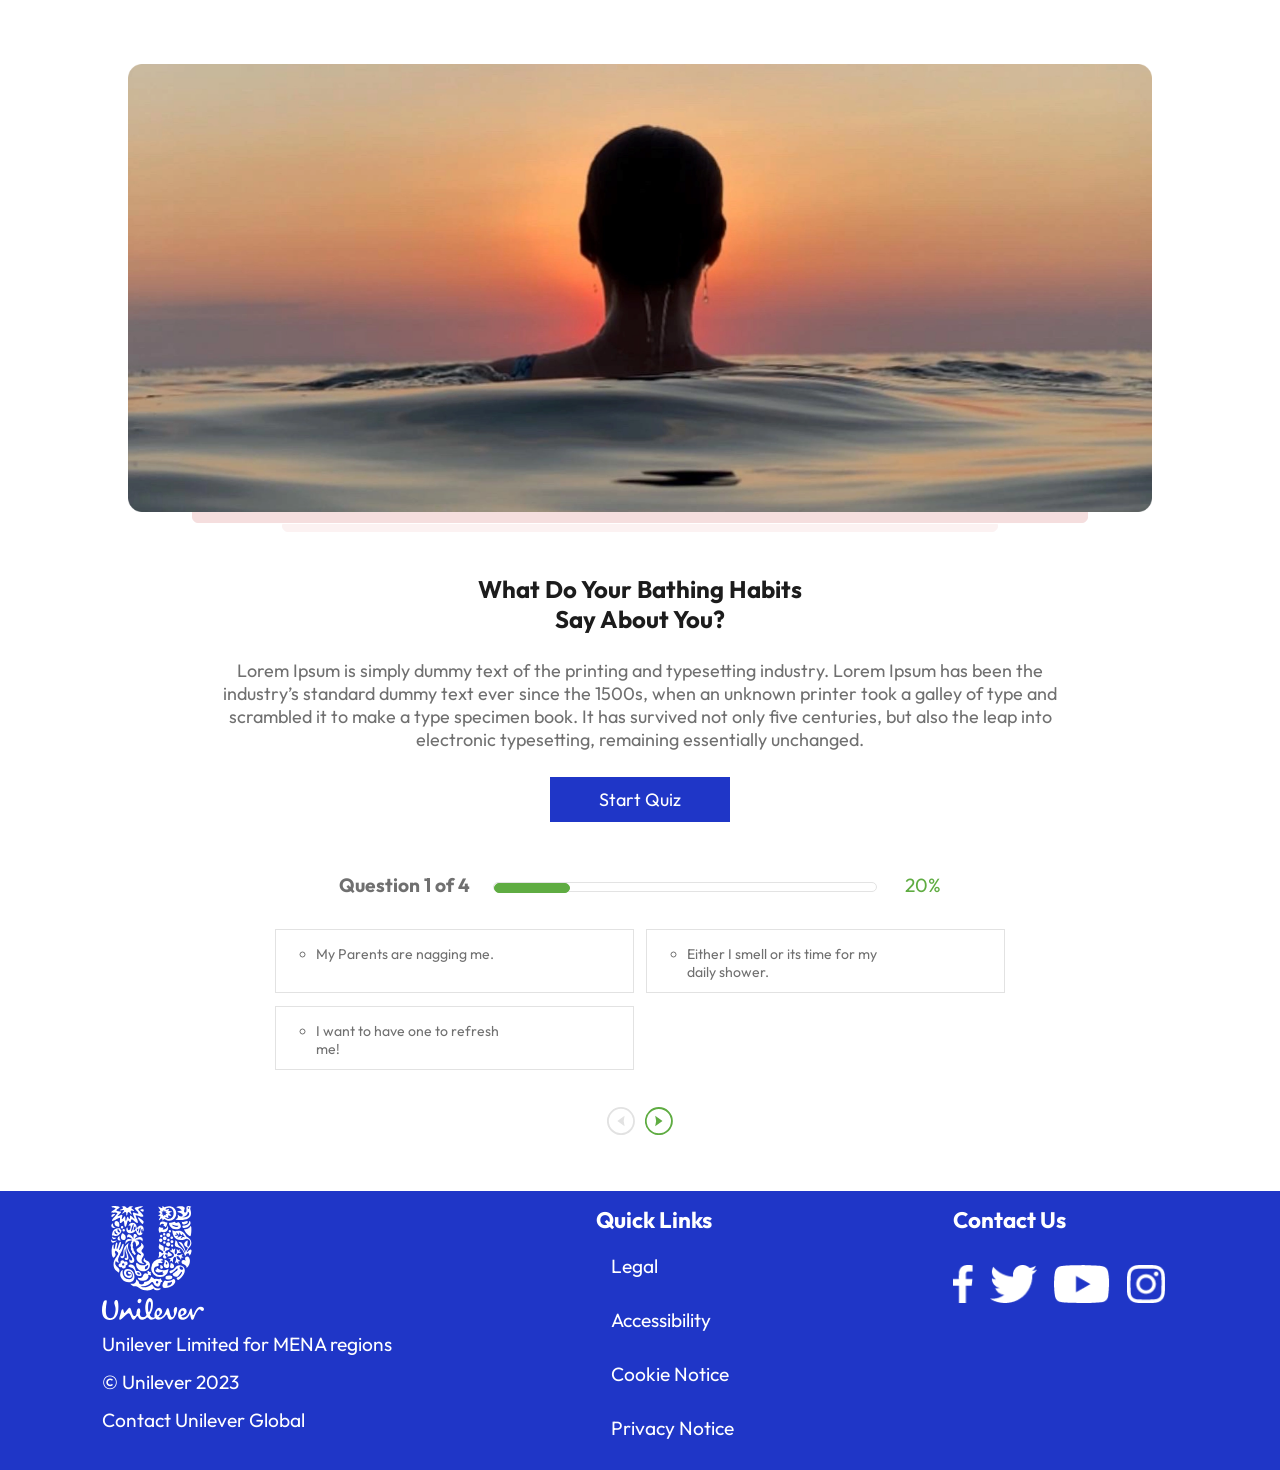
==== index.html @ 8fbb4ab8 "commit" ====
<!DOCTYPE html>
<html lang="en">
<head>
    <meta charset="UTF-8">
    <meta http-equiv="X-UA-Compatible" content="IE=edge">
    
    <meta name="viewport" content="width=device-width, initial-scale=1.0">
    <link rel="preconnect" href="https://fonts.googleapis.com">
    <link rel="preconnect" href="https://fonts.gstatic.com" crossorigin>
    <link href="https://fonts.googleapis.com/css2?family=Outfit&display=swap" rel="stylesheet">

    <link rel="stylesheet" href="style.css">
    <title>Document</title>
</head>
<body>
    <div class="section-home">
    <div class="banner-sec">
            <div  class="banner-sec-img">
                <img src="images/pexels-sunsetoned-10027178/pexels-sunsetoned-10027178.png" alt="">
                <div class="banner-sec-bg1">
                    <div class="banner-sec-bg2">
                    </div>
                </div>
            </div>      
    </div>
    <div class="bathing-habits">
    <h3>What Do Your Bathing Habits Say About You?</h3>
    <p>Lorem Ipsum is simply dummy text of the printing and typesetting industry. Lorem Ipsum has been the industry’s standard dummy text ever since the 1500s, when an unknown printer took a galley of type and scrambled it to make a type specimen book. It has survived not only five centuries, but also the leap into electronic typesetting, remaining essentially unchanged.</p>
    <div class="start-quiz"><button>Start Quiz</button></div>
</div>
</div>
<div class="when-you-wish banner-sec display">
    <div class="gradient-bg">
        <h1>When you wash, what is the reason?</h1>
    </div>
    <div class="banner-sec-bg1" style="margin-top: 0;">
    
    </div>
    <div class="banner-sec-bg2" style="margin-top: 0;width: 55%;">
    </div>
</div>
<div class="progress-bar-sec">
    <p><span class="progress-bar-text">Question 1 of 4 </span><span class="progress-bar"><span class="progress-colored"></span></span><span class="progress-bar-precentage"> 20%</span></p>
    <div class="choices-all">
        <div class="choices">
        <aside>
            <ul><li>My Parents are nagging me.</li></ul>
        </aside>
        <aside>
            <ul><li>Either I smell or its time for my daily shower.</li></ul>
        </aside>
        <aside>
            <ul><li>I want to have one to refresh me!</li></ul>
        </aside>
        <aside style="visibility: hidden;"></aside>
        
        </div>
    </div>
</div>
<div class="next-previous">
    <img src="images/Group 2608.svg" alt="" class="previous prev1">
    <img src="images/Group 2607.svg" alt="" class="next next1">
</div>

<footer>
    <div class="logo-sec">
        <img src="images/Group 1592.svg" alt="unilever-logo" class="footer-logo">
        <p>Unilever Limited for MENA regions <br>&copy; Unilever 2023 <br>Contact Unilever Global</p>
    </div>
    <div class="quick-links">
        <h3>Quick Links</h3>
        <ul>
            <li><a href="#">Legal</a></li>
            <li><a href="#">Accessibility</a></li>
            <li><a href="#">Cookie Notice</a></li>
            <li><a href="#">Privacy Notice</a></li>
        </ul>
    </div>
    <div class="contact-us">
        <h3>Contact Us</h3>
        <img src="images/Group 7/Group 7.png" alt="">
        <img src="images/Group 9/Group 9.png" alt="">
        <img src="images/Group 11/Group 11.png" alt="">
        <img src="images/Group 13/Group 13.png" alt="">
    </div>
</footer>
<script src="script.js"></script>
</body>
</html>
---- style.css ----
*{
    margin: 0;
    box-sizing: border-box;
    /* color: white; */
    text-decoration: none;
    font-family: 'Outfit', sans-serif;
}
li{
    width: 100%;
    list-style-type: none;
    padding: 5px;
    /* color:white; */
    padding-left: 0px ;

    /* text-align: center; */
    /* margin: auto; */
}
li a {
    color: white;
}
.banner-sec{
    width:100%;
    margin: auto;
    text-align: center;
    margin-top: 5vw;
}
.banner-sec-img{
    text-align: center;
    /* position: relative; */
}
.banner-sec-img img{
    width: 80%;
    height: 35vw;


}
.banner-sec-bg1{
    background-color: #F5DEDE;
    width: 70%;
    height: .9vw;
    border: 1px solid #F5DEDE;
    border-radius: 0px 0px 6px 6px;
   margin: auto;
   text-align: center;
   /* padding-top: -5px; */
   margin-top: -5px;

    z-index: 150;
    
}

.banner-sec-bg2{
    background-color: #FCF2F2;
    width: 80%;
    height: .7vw;
    border: 1px solid #FCF2F2;
    border-radius: 0px 0px 6px 6px;
   margin: auto;
   text-align: center;
   margin-top: .9vw;

    
}

/* bathing-habits */
.bathing-habits{
    width: 90%;   
    margin: auto;
    
}
.bathing-habits h3{
    width: 70%;   
    margin: auto;
    margin-top: 4vw;
    text-align: center;
    font-size: 20px;
color: #1C1C1C;
opacity: 1;
}
.bathing-habits p{
    font-size: 16px;
    /* text-align: center; */
    width:95%;   
    margin: auto;
    text-align: center;
    color: #707070;
    margin-top: 2vw;

}
.start-quiz{
    width: 100%;
    margin: auto;
    font-size: 16px;
    text-align: center;
    margin-top: 2vw;
    margin-bottom: 4vw;
}
.start-quiz button{
    background-color: #1F36C7;
    color: white;
    border: 1px solid #1F36C7;
    font-size: 16px;
    padding: 10px;
    width: 30%;
}
.start-quiz button:hover{
    cursor: pointer;
    background-color: white;
    color: #1F36C7;
    transition: .3s;
}
/* page2 */
.when-you-wish{
    width: 100%;
    margin: auto;
    text-align: center;
}
.gradient-bg{
    margin: auto;
    height: 35vw;
    background-image: linear-gradient(to right, #1772AC,#46B8FF);
    width: 80%;
    border-radius: 8px;
}
.when-you-wish h1{
    margin: 0;
    color: white;
    font-size: 2.5vw;
    padding-top: 17.5vw;
    padding-bottom: 17.5vw;
    vertical-align: baseline;

}

/* progress bar */
.progress-bar-sec{
    width: 100%;
    padding: 0;
}
.progress-bar-sec p{
    font-size: 1.5vw;
    width: 50%;
    margin: auto;
    margin-top: 2vw;
    margin-bottom: 2vw;
    text-align: center;
}
.progress-bar-text{
    width: 30%;
    color: #707070;
    /* font-size: 1.5vw; */
    font-weight: bold;
    padding-right: 1.5vw;

}
.progress-bar{
    width: 60%;
    display: inline-block;
    height: .8vw;
    border: 1px solid #E3E3E3;
    border-radius: 6px;
    position: relative;
}
.progress-colored{
    position: absolute;
    left: 0;
    height: .8vw;
    display: inline-block;
    background-color: #5FAC42;
    width: 20%;
    border: 1px solid #5FAC42;
    border-radius:6px ;
}
.progress-bar-precentage{
    display: inline-block;
    width: 10%;
    color: #5FAC42;
    /* padding-left: 1.5vw; */
    text-align: end;
}
.choices-all{
    width: 70%;
    margin: auto;
}
.choices{
    width: 100%;
    display: flex;
    justify-content: center;
    flex-wrap: wrap;
    /* text-align: center; */
    margin: auto;


}
.choices aside{
    width: 40%;
    height: 5vw;
    margin: .5vw;
    color: #707070;

    border: 1px solid #E2E2E2;
    /* text-align: center; */
}

.choices li{
    list-style-type: circle;
    font-size: 1.1vw;
    height: 5vw;
    width: 70%;
    padding-left: 0vw;
    /* color: #707070; */

    margin:0;
    vertical-align: baseline;
}

.choices aside:hover{
    border: 1px solid #E2E2E2;
    background-color: #5FAC42;
    color: white!important;
    transition: .3s;
}
.next-previous{
    width: 100%;
    display: flex;
    justify-content: center;
    margin-top: 2vw;
    margin-bottom: 4vw;
}
.previous,.next{
    width: 3%;
    padding: 5px;
}
.display{
    display: none;
}
/* footer */

.logo-sec p{
    line-height: 2;
}
footer ul{

    /* padding: 10px; */
    padding-left: 0px ;
}
footer{

    width: 100%;
    margin: auto;
    background-color: #1F36C7;
    color: white;
}
footer div{
    font-size: 1.5vw;

    padding: 15px;
    text-align: center;
}
footer h3{
    margin-bottom: 5px;
}

.contact-us img{
    /* width: 40px; */
    height: 5vw;
    /* padding: 8px; */
    padding-top: 2vw;
    padding-right: 1vw;
}
.footer-logo{
    /* height: 120px; */
    width: 8vw;
}
@media only screen and (min-width: 768px) {
    .bathing-habits{
        width: 70%;   
    }
    .bathing-habits h3{
        width: 40%;   
        font-size: 24px;
    }
    .bathing-habits p{
        width:95%;   
        font-size: 18px;
    }
    .start-quiz{
        width: 100%;
        font-size: 18px;
    }
    .start-quiz button{
        font-size: 18px;
        width: 20%;
    }
    


footer{
    display: flex;

    justify-content: space-around;

}
footer div{
    text-align: justify;
    /* font-size: 18px; */

}
li{
    padding: 15px;

}
}
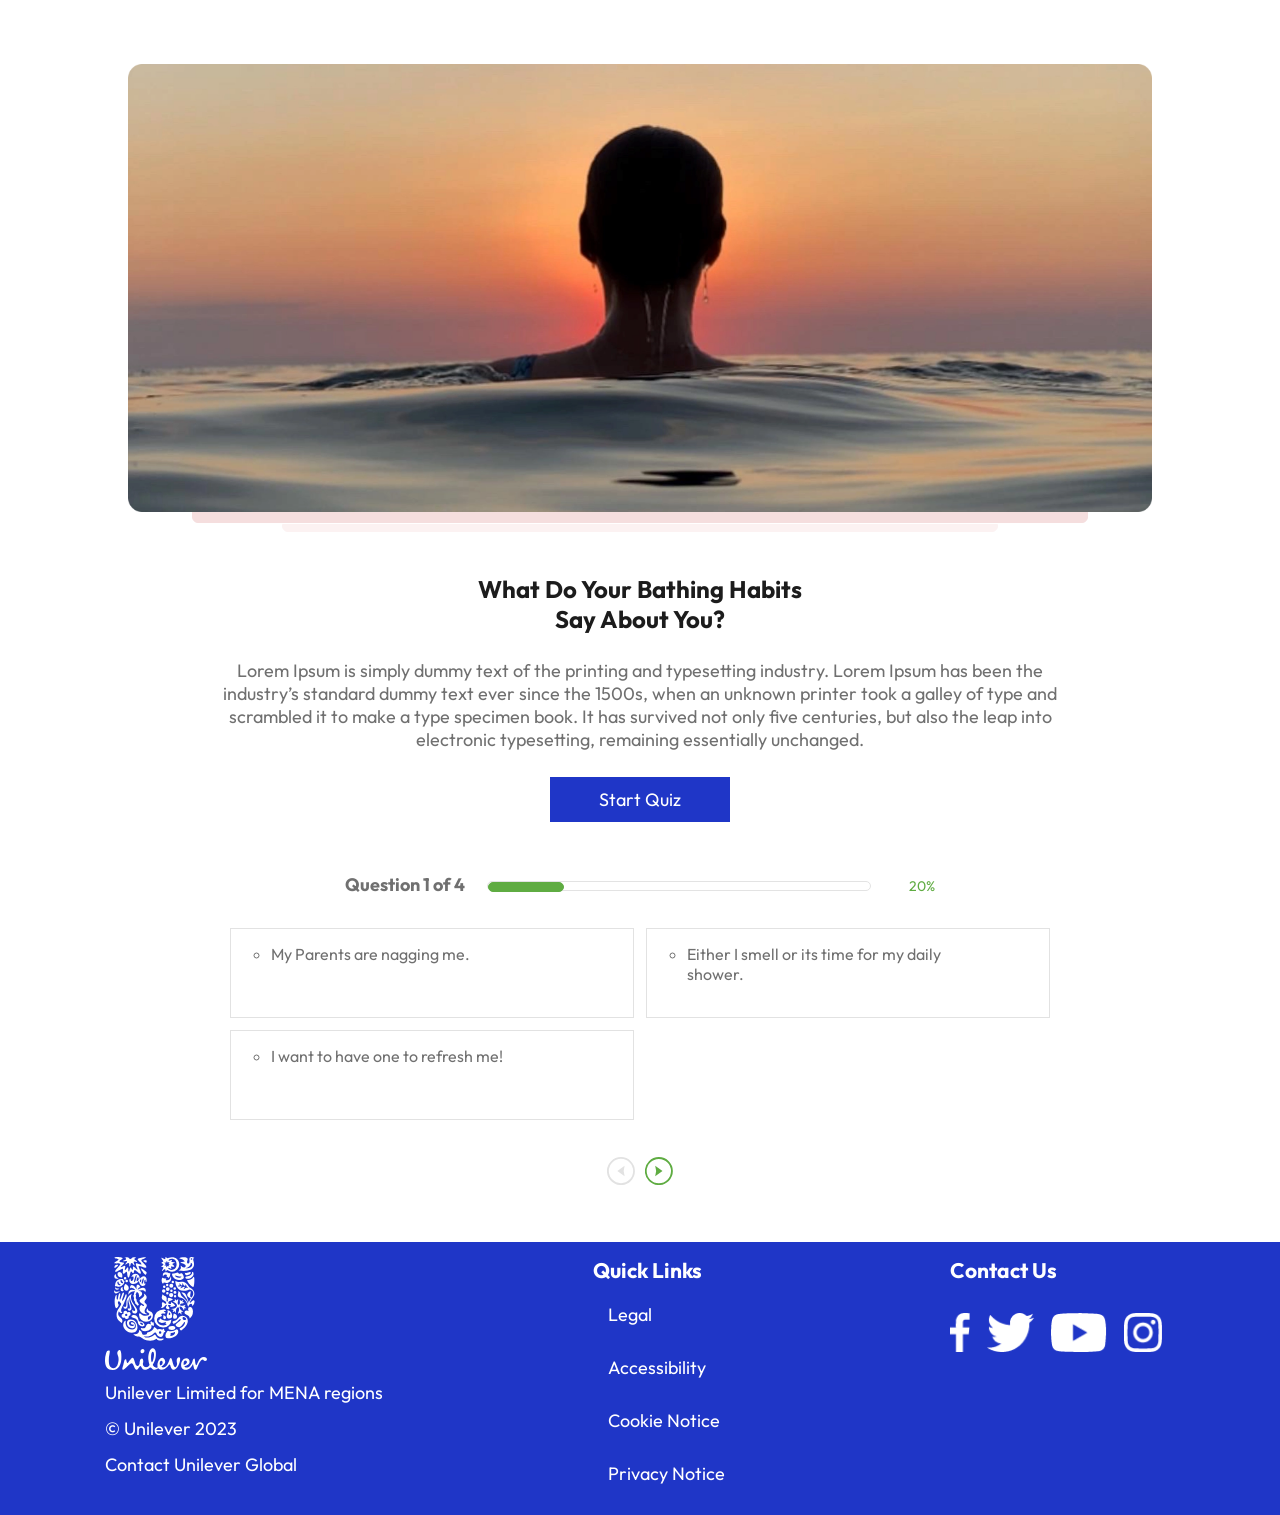
==== commit 0bd901e1: "new commit3" ====
--- a/index.html
+++ b/index.html
@@ -52,7 +52,7 @@
         <aside>
             <ul><li>I want to have one to refresh me!</li></ul>
         </aside>
-        <aside style="visibility: hidden;"></aside>
+        <aside class="empty-space"></aside>
         
         </div>
     </div>
--- a/style.css
+++ b/style.css
@@ -138,7 +138,7 @@
     padding: 0;
 }
 .progress-bar-sec p{
-    font-size: 1.5vw;
+    font-size: 16px;
     width: 50%;
     margin: auto;
     margin-top: 2vw;
@@ -177,9 +177,11 @@
     color: #5FAC42;
     /* padding-left: 1.5vw; */
     text-align: end;
+    font-size: 12px;
+
 }
 .choices-all{
-    width: 70%;
+    width: 90%;
     margin: auto;
 }
 .choices{
@@ -192,25 +194,26 @@
 
 
 }
+
 .choices aside{
-    width: 40%;
-    height: 5vw;
+    width: 100%;
+    height: 7vh;
     margin: .5vw;
     color: #707070;
-
     border: 1px solid #E2E2E2;
     /* text-align: center; */
 }
 
 .choices li{
     list-style-type: circle;
-    font-size: 1.1vw;
-    height: 5vw;
-    width: 70%;
+    font-size: 14px;
+    height: 4vw;
+    width: 90%;
     padding-left: 0vw;
+   
     /* color: #707070; */
 
-    margin:0;
+    /* margin:0; */
     vertical-align: baseline;
 }
 
@@ -252,7 +255,7 @@
     color: white;
 }
 footer div{
-    font-size: 1.5vw;
+    font-size: 16px;
 
     padding: 15px;
     text-align: center;
@@ -272,6 +275,9 @@
     /* height: 120px; */
     width: 8vw;
 }
+.empty-space{
+    display: none;
+}
 @media only screen and (min-width: 768px) {
     .bathing-habits{
         width: 70%;   
@@ -293,7 +299,26 @@
         width: 20%;
     }
     
-
+.progress-bar-sec p{
+font-size: 18px;
+}
+.progress-bar-precentage{
+    font-size: 14px;
+}
+.choices-all{
+    width: 70%;
+}
+.choices{
+    flex-wrap: wrap;
+}
+.choices aside{
+    width: 45%;
+    height: 7vw;
+
+}
+.choices li{
+    font-size: 16px;
+}
 
 footer{
     display: flex;
@@ -303,11 +328,15 @@
 }
 footer div{
     text-align: justify;
-    /* font-size: 18px; */
+    font-size: 18px;
 
 }
 li{
     padding: 15px;
 
 }
-}+.empty-space{
+    display:inline-block;
+    visibility: hidden;
+}
+}
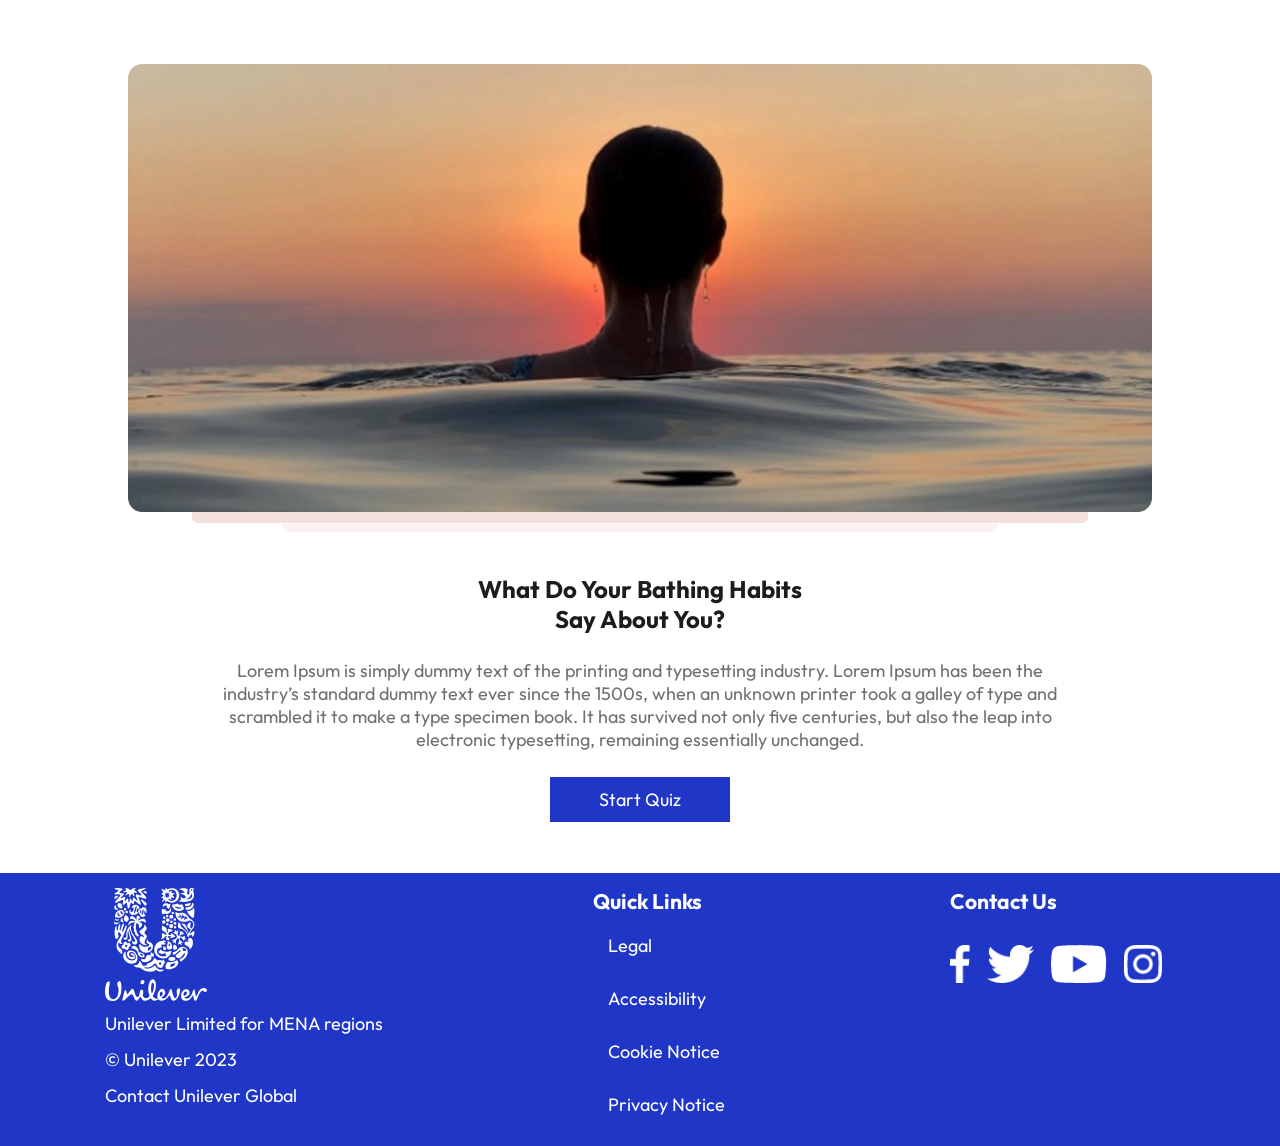
==== commit 685d7c5e: "commit page2" ====
--- a/index.html
+++ b/index.html
@@ -10,7 +10,7 @@
     <link href="https://fonts.googleapis.com/css2?family=Outfit&display=swap" rel="stylesheet">
 
     <link rel="stylesheet" href="style.css">
-    <title>Document</title>
+        <title>Document</title>
 </head>
 <body>
     <div class="section-home">
@@ -26,10 +26,11 @@
     <div class="bathing-habits">
     <h3>What Do Your Bathing Habits Say About You?</h3>
     <p>Lorem Ipsum is simply dummy text of the printing and typesetting industry. Lorem Ipsum has been the industry’s standard dummy text ever since the 1500s, when an unknown printer took a galley of type and scrambled it to make a type specimen book. It has survived not only five centuries, but also the leap into electronic typesetting, remaining essentially unchanged.</p>
-    <div class="start-quiz"><button>Start Quiz</button></div>
+    <div class="start-quiz"><button class="start-quiz-btn">Start Quiz</button></div>
 </div>
 </div>
-<div class="when-you-wish banner-sec display">
+<div class=" when-you-wish-all display ">
+<div class="when-you-wish banner-sec ">
     <div class="gradient-bg">
         <h1>When you wash, what is the reason?</h1>
     </div>
@@ -61,7 +62,7 @@
     <img src="images/Group 2608.svg" alt="" class="previous prev1">
     <img src="images/Group 2607.svg" alt="" class="next next1">
 </div>
-
+</div>
 <footer>
     <div class="logo-sec">
         <img src="images/Group 1592.svg" alt="unilever-logo" class="footer-logo">
@@ -84,6 +85,7 @@
         <img src="images/Group 13/Group 13.png" alt="">
     </div>
 </footer>
+<script src="https://code.jquery.com/jquery-1.12.4.min.js" integrity="sha256-ZosEbRLbNQzLpnKIkEdrPv7lOy9C27hHQ+Xp8a4MxAQ=" crossorigin="anonymous"></script>
 <script src="script.js"></script>
 </body>
 </html>
--- a/style.css
+++ b/style.css
@@ -151,6 +151,7 @@
     /* font-size: 1.5vw; */
     font-weight: bold;
     padding-right: 1.5vw;
+    margin-right: 3px;
 
 }
 .progress-bar{
@@ -178,6 +179,7 @@
     /* padding-left: 1.5vw; */
     text-align: end;
     font-size: 12px;
+    margin-left: 3px;
 
 }
 .choices-all{
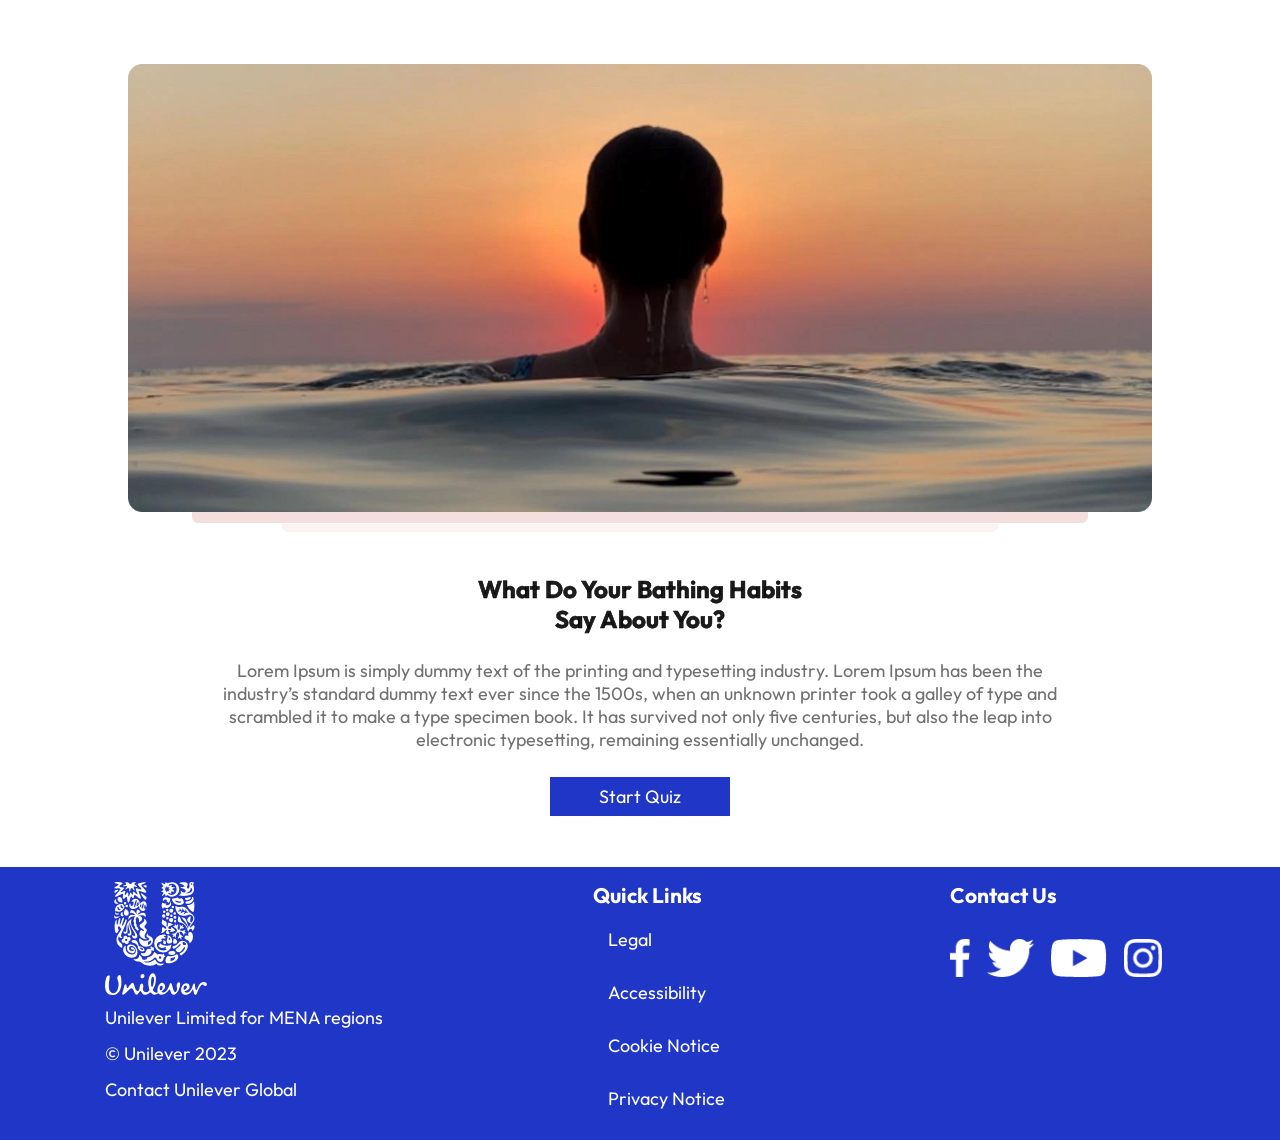
==== commit 3b3a4b57: "commit all pages" ====
--- a/index.html
+++ b/index.html
@@ -29,6 +29,8 @@
     <div class="start-quiz"><button class="start-quiz-btn">Start Quiz</button></div>
 </div>
 </div>
+    <!-- start page2 -->
+
 <div class=" when-you-wish-all display ">
 <div class="when-you-wish banner-sec ">
     <div class="gradient-bg">
@@ -59,10 +61,247 @@
     </div>
 </div>
 <div class="next-previous">
-    <img src="images/Group 2608.svg" alt="" class="previous prev1">
-    <img src="images/Group 2607.svg" alt="" class="next next1">
-</div>
-</div>
+    <img src="images/Group 2608.svg" alt="" class="previous prev2">
+    <img src="images/Group 2607.svg" alt="" class="next next2">
+</div>
+</div>
+    <!--end page2 -->
+
+    <!--start page3 -->
+  <div class="spend-in-bathroom display ">
+    <div class="spend-bathroom-inner banner-sec ">
+        <div class="gradient-bg spend-bathroom-img">
+            <h1>How long do you spend in the shower/bath?</h1>
+        </div>
+        <div class="banner-sec-bg1" style="margin-top: 0;">
+        
+        </div>
+        <div class="banner-sec-bg2" style="margin-top: 0;width: 55%;">
+        </div>
+    </div>
+    <div class="progress-bar-sec">
+        <p><span class="progress-bar-text">Question 2 of 5</span><span class="progress-bar"><span class="progress-colored progress-colored40"></span></span><span class="progress-bar-precentage"> 40%</span></p>
+        <div class="choices-all">
+            <div class="choices">
+            <aside>
+                <ul><li>5-10 minutes.</li></ul>
+            </aside>
+            <aside>
+                <ul><li>However long it takes me to get clean.</li></ul>
+            </aside>
+            <aside>
+                <ul><li>30 minutes +</li></ul>
+            </aside>
+            <aside class="empty-space"></aside>
+            
+            </div>
+        </div>
+    </div>
+    <div class="next-previous">
+        <img src="images/Group 2608.svg" alt="" class="previous prev3">
+        <img src="images/Group 2607.svg" alt="" class="next next3">
+    </div>
+</div>
+    <!--end page3 -->
+    <!-- start page4 -->
+    <div class=" are-you-more display ">
+        <div class="are-you-more-inner banner-sec ">
+            <div class="gradient-bg">
+                <h1>Are you more likely to have a shower or a bath?</h1>
+            </div>
+            <div class="banner-sec-bg1" style="margin-top: 0;">
+            
+            </div>
+            <div class="banner-sec-bg2" style="margin-top: 0;width: 55%;">
+            </div>
+        </div>
+        <div class="progress-bar-sec">
+            <p><span class="progress-bar-text">Question 3 of 5 </span><span class="progress-bar"><span class="progress-colored progress-colored60"></span></span><span class="progress-bar-precentage"> 60%</span></p>
+            <div class="choices-all">
+                <div class="choices">
+                <aside>
+                    <ul><li>A shower, its quicker</li></ul>
+                </aside>
+                <aside>
+                    <ul><li>A shower, its better for environment coz it uses less water.</li></ul>
+                </aside>
+                <aside>
+                    <ul><li>A bath, its more relaxing.</li></ul>
+                </aside>
+                <aside class="empty-space"></aside>
+                
+                </div>
+            </div>
+        </div>
+        <div class="next-previous">
+            <img src="images/Group 2608.svg" alt="" class="previous prev4">
+            <img src="images/Group 2607.svg" alt="" class="next next4">
+        </div>
+        </div>
+    <!-- end page4 -->
+    <!-- start page5 -->
+    <div class=" are-you-more2 display ">
+        <div class="are-you-more-inner are-you-more-inner2 banner-sec ">
+            <div class="gradient-bg">
+                <h1>Are you more likely to have a shower or a bath?</h1>
+            </div>
+            <div class="banner-sec-bg1" style="margin-top: 0;">
+            
+            </div>
+            <div class="banner-sec-bg2" style="margin-top: 0;width: 55%;">
+            </div>
+        </div>
+        <div class="progress-bar-sec">
+            <p><span class="progress-bar-text">Question 4 of 5 </span><span class="progress-bar"><span class="progress-colored progress-colored80"></span></span><span class="progress-bar-precentage"> 80%</span></p>
+            <div class="choices-all">
+                <div class="choices">
+                <aside>
+                    <ul><li>A shower, its quicker</li></ul>
+                </aside>
+                <aside>
+                    <ul><li>A shower, its better for environment coz it uses less water.</li></ul>
+                </aside>
+                <aside>
+                    <ul><li>A bath, its more relaxing.</li></ul>
+                </aside>
+                <aside class="empty-space"></aside>
+                
+                </div>
+            </div>
+        </div>
+        <div class="next-previous">
+            <img src="images/Group 2608.svg" alt="" class="previous prev5">
+            <img src="images/Group 2607.svg" alt="" class="next next5">
+        </div>
+        </div>
+
+    <!-- end page5 -->
+    <!-- start page6 -->
+    <div class=" what-brand display ">
+        <div class="are-you-more-inner what-brand-inner banner-sec ">
+            <div class="gradient-bg">
+                <h1>What brand’s soap do you use?</h1>
+            </div>
+            <div class="banner-sec-bg1" style="margin-top: 0;">
+            
+            </div>
+            <div class="banner-sec-bg2" style="margin-top: 0;width: 55%;">
+            </div>
+        </div>
+        <div class="progress-bar-sec">
+            <p><span class="progress-bar-text">Question 5 of 5 </span><span class="progress-bar"><span class="progress-colored progress-colored100"></span></span><span class="progress-bar-precentage"> 100%</span></p>
+            <div class="choices-all">
+                <div class="choices-custom">
+                    <div class="dove">
+                    <img src="images/Dove/Dove.png" alt="">
+                    </div>
+                    <div class="lifebouy">
+                    <img src="images/52623781-lifebuoy-english-logo-k-485-ai/52623781-lifebuoy-english-logo-k-485-ai.png" alt="">
+                    </div>
+                    <div class="rexona">
+                    <img src="images/1200px-Rexona_logo_2015.svg/1200px-Rexona_logo_2015.svg.png" alt="">
+                    </div>
+                    <div class="axe">
+                    <img src="images/AXE_logo_2021.svg/AXE_logo_2021.svg.png" alt="">
+                    </div>
+                </div>
+            </div>
+        </div>
+        <div class="next-previous">
+            <img src="images/Group 2608.svg" alt="" class="previous prev6">
+            <img src="images/Group 2607.svg" alt="" class="next next6">
+        </div>
+        </div>
+    <!-- end page6 -->
+    <!-- start page7 -->
+    <div class=" result display ">
+        <div class="are-you-more-inner what-brand-inner banner-sec ">
+            <div class="gradient-bg">
+                <h1>Your result</h1>
+            </div>
+            <div class="banner-sec-bg1" style="margin-top: 0;">
+            
+            </div>
+            <div class="banner-sec-bg2" style="margin-top: 0;width: 55%;">
+            </div>
+
+        </div>
+    
+        <div class="progress-bar-sec">
+            <p><span class="progress-bar-text">Question 5 of 5 </span><span class="progress-bar"><span class="progress-colored progress-colored100"></span></span><span class="progress-bar-precentage"> 100%</span></p>
+        </div>
+        <div class="bathing-habits get-up-and-go">
+            <h3>You got: “Get-up-and-go Person”</h3>
+            <p>Lorem Ipsum is simply dummy text of the printing and typesetting industry. Lorem Ipsum has been the industry’s standard dummy text ever since the 1500s, when an unknown printer took a galley of type and scrambled it to make a type specimen book. It has survived not only five centuries, but also the leap into electronic typesetting, remaining essentially unchanged.</p>
+        </div>
+        <div class="recommended-products">
+            <h3>Recommended products for you</h3>
+            <div class="slider-recommended">
+                <div class="recommended-prev">
+                    <img src="images/Group 2614/Group 2614.png" alt="">
+                </div>
+                <div class="recommended-middle">
+                    <img src="images/Mask Group 15/Mask Group 15.png" alt="">
+                </div>
+                <div class="recommended-next">
+                    <img src="images/Group 2613/Group 2613.png" alt="">
+                </div>
+            </div>
+            <div class="bullets-all">
+                <div class="bullets bullet1"></div>
+                <div class="bullets bullet2"></div>
+                <div class="bullets bullet3"></div>
+                <div class="bullets bullet4"></div>
+                <div class="bullets bullet5"></div>
+
+            </div>
+            <div  class="get-the-product-now">
+            <button>Get the product now</button>
+            </div>
+
+        </div>
+        <div class="explore-more">
+            <h3>Explore more products</h3>
+            <div class="border-underlined"></div>
+            <div class="slider-explore">
+                <div class="img-prev">
+                <img src="images/Group 24/Group 24.png" alt="">
+            </div>
+                <aside>
+                    <div class="slider-explore-img">
+                    <img src="images/31029337-hellmanns-pack/31029337-hellmanns-pack.png" alt="">
+                    </div>
+                    <div class="slider-explore-btn"><button>Buy it now</button></div>
+                </aside>
+                <aside>
+                    <div class="slider-explore-img">
+                        <img src="images/8901030827259.01-2395286-png.png.ulenscale.507x507/8901030827259.01-2395286-png.png.ulenscale.507x507.png" alt="">
+                        </div>
+                        <div class="slider-explore-btn"><button>Buy it now</button></div>
+                </aside>
+                <aside>
+                    <div class="slider-explore-img">
+                        <img src="images/42512323-500g-malt-jar.png.rendition.767.767/42512323-500g-malt-jar.png.rendition.767.767.png" alt="">
+                        </div>
+                        <div class="slider-explore-btn"><button>Buy it now</button></div>
+                </aside>
+                <aside>
+                    <div class="slider-explore-img">
+                        <img src="images/fruit_n_nut2_thumbnails_product-1862845-png.png.ulenscale.290x290/fruit_n_nut2_thumbnails_product-1862845-png.png.ulenscale.290x290.png" alt="">
+                        </div>
+                        <div class="slider-explore-btn"><button>Buy it now</button></div>
+                </aside>
+                <div class="img-next">
+                <img src="images/Group 25/Group 25.png" alt="">
+                </div>
+
+            </div>
+            <div class="view-more"><a href="#">View More</a></div>
+        </div>
+        </div>
+      
+
+    <!-- end page7 -->
 <footer>
     <div class="logo-sec">
         <img src="images/Group 1592.svg" alt="unilever-logo" class="footer-logo">
--- a/style.css
+++ b/style.css
@@ -68,7 +68,7 @@
     margin: auto;
     
 }
-.bathing-habits h3{
+.bathing-habits h3,.explore-more h3,.recommended-products h3{
     width: 70%;   
     margin: auto;
     margin-top: 4vw;
@@ -87,7 +87,7 @@
     margin-top: 2vw;
 
 }
-.start-quiz{
+.start-quiz, .slider-explore-btn,.get-the-product-now{
     width: 100%;
     margin: auto;
     font-size: 16px;
@@ -95,25 +95,34 @@
     margin-top: 2vw;
     margin-bottom: 4vw;
 }
-.start-quiz button{
+.start-quiz button, .slider-explore-btn button,.get-the-product-now button{
     background-color: #1F36C7;
     color: white;
     border: 1px solid #1F36C7;
     font-size: 16px;
-    padding: 10px;
+    padding: 5px;
     width: 30%;
 }
-.start-quiz button:hover{
+.start-quiz button:hover,.slider-explore-btn button:hover,.get-the-product-now button:hover{
     cursor: pointer;
     background-color: white;
     color: #1F36C7;
     transition: .3s;
 }
+.get-the-product-now button{
+    background-color: #554B7E;
+    border: 1px solid #554B7E;
+    width: 40%;
+}
+.get-the-product-now button:hover{
+    color: #554B7E;
+}
 /* page2 */
-.when-you-wish{
-    width: 100%;
-    margin: auto;
-    text-align: center;
+.when-you-wish,.are-you-more-inner,.are-you-more-inner2{
+    width: 100%;
+    margin: auto;
+    text-align: center;
+    padding-top: 20px;
 }
 .gradient-bg{
     margin: auto;
@@ -122,7 +131,11 @@
     width: 80%;
     border-radius: 8px;
 }
-.when-you-wish h1{
+.spend-bathroom-img{
+    background-image: url(images/Group\ 3472.png);
+    background-size: cover;
+}
+.when-you-wish h1, .spend-bathroom-inner h1, .are-you-more-inner h1,.are-you-more-inner2 h1{
     margin: 0;
     color: white;
     font-size: 2.5vw;
@@ -131,6 +144,8 @@
     vertical-align: baseline;
 
 }
+
+
 
 /* progress bar */
 .progress-bar-sec{
@@ -172,6 +187,18 @@
     border: 1px solid #5FAC42;
     border-radius:6px ;
 }
+.progress-colored40{
+    width: 40%;
+}
+.progress-colored60{
+    width: 60%;
+}
+.progress-colored80{
+    width: 80%;
+}
+.progress-colored100{
+    width: 100%;
+}
 .progress-bar-precentage{
     display: inline-block;
     width: 10%;
@@ -193,8 +220,6 @@
     flex-wrap: wrap;
     /* text-align: center; */
     margin: auto;
-
-
 }
 
 .choices aside{
@@ -224,16 +249,158 @@
     background-color: #5FAC42;
     color: white!important;
     transition: .3s;
-}
+    cursor: pointer;
+}
+
+/* page6 */
+.choices-custom{
+    width:100%;
+    margin: auto;
+    text-align: center;
+}
+.choices-custom div{
+    width: 100%;
+    border: 1px solid #E2E2E2;
+    padding: 4vw;
+    margin: .5vw;
+}
+.choices-custom div:hover{
+    border: 1px solid #5FAC42;
+    cursor: pointer;
+    transition: .3s;
+}
+.choices-custom{
+    display: flex;
+    flex-wrap: wrap;
+    justify-content: center;
+}
+.choices-custom div{
+    /* width: 25%; */
+    width: 45%;
+    /* height: 150px; */
+    text-align: center;
+    /* padding: 75px; */
+    display: flex;
+    justify-content: center;
+    align-content: center;
+    /* vertical-align: middle; */
+}
+.choices-custom div img{
+    width: 50%;
+    /* margin: auto; */
+    max-height: 60px;
+    text-align: center;
+}
+/* result page */
+.recommended-products{
+    width: 100%;
+    margin: auto;
+}
+.slider-recommended{
+    width: 80%;
+    display: flex;
+    margin: auto;
+    justify-content: center;
+    align-items: center;
+
+}
+
+.recommended-prev,.recommended-next{
+text-align: center;  
+padding: 1vw;  
+padding-bottom: 50px;
+}
+.recommended-middle{
+    margin-top: 2vw;
+    width: 60%;
+}
+.recommended-middle img{
+    width: 100%;
+}
+.recommended-prev img,.recommended-next img{
+    width: 50%;
+}
+.bullets-all{
+    width: 100%;
+    display: flex;
+    margin: auto;
+    text-align: center;
+    justify-content: center;
+}
+.bullets{
+    width: 10px;
+    height: 10px;
+    border: 1px solid #707070;
+    border-radius: 50%;
+    margin: 3px;
+    margin-top: 0;
+}
+
+.bullet1{
+    background-color: #E51F1F;
+    border: 1px solid #E51F1F;
+}
+.explore-more{
+    width: 100%;
+    margin: auto;
+    text-align: center;
+}
+.explore-more h3{
+    margin-bottom: 1.5vw;
+
+}
+.border-underlined{
+    width: 6%;
+    height: 3px;
+    background-color: #1F36C7;
+    margin: auto;
+    margin-bottom: 1.5vw;
+}
+.slider-explore{
+    width: 70%;
+    display: flex;
+    flex-direction: column;
+    justify-content: center;
+    text-align: center;
+    margin: auto;
+}
+.slider-explore aside{
+    width: 100%;
+    /* display: flex; */
+    flex-direction: column;
+    justify-content: center;
+    text-align: center;
+    align-items: flex-end;
+    border: 1px solid #E2E2E2;
+    margin: .5vw;
+    padding: 1vw;
+    background: #FFFFFF 0% 0% no-repeat padding-box;
+
+}
+.view-more{
+    margin: 2vw;
+    margin-bottom:4vw ;
+}
+.view-more a{
+    color: #707070;
+    text-decoration: underline;
+    /* margin: 2vw; */
+}
+.img-prev ,.img-next {
+    display: none;
+}
+
 .next-previous{
     width: 100%;
     display: flex;
     justify-content: center;
     margin-top: 2vw;
     margin-bottom: 4vw;
-}
+    cursor: pointer;
+}
+
 .previous,.next{
-    width: 3%;
+    width: 8%;
     padding: 5px;
 }
 .display{
@@ -284,21 +451,38 @@
     .bathing-habits{
         width: 70%;   
     }
-    .bathing-habits h3{
+    .bathing-habits h3,.explore-more h3,.recommended-products h3{
         width: 40%;   
         font-size: 24px;
+        font-weight:bolder;
+        -webkit-text-stroke: black .5px;
+
     }
     .bathing-habits p{
         width:95%;   
         font-size: 18px;
     }
-    .start-quiz{
+    .get-up-and-go{
+        width: 80%;
+    }
+    .start-quiz,.slider-explore-btn,.get-the-product-now{
         width: 100%;
         font-size: 18px;
     }
-    .start-quiz button{
+    .start-quiz button,.slider-explore-btn button,.get-the-product-now button{
         font-size: 18px;
         width: 20%;
+        padding: 7px;
+    }
+    .slider-explore-btn button{
+        width: 70%;
+    }
+    .slider-explore-btn{
+        margin-bottom: .5vw;
+    }
+    .get-the-product-now button{
+        /* width: 17%; */
+        padding: 12px;
     }
     
 .progress-bar-sec p{
@@ -318,6 +502,7 @@
     height: 7vw;
 
 }
+
 .choices li{
     font-size: 16px;
 }
@@ -341,4 +526,37 @@
     display:inline-block;
     visibility: hidden;
 }
-}
+.previous,.next{
+    width: 5%;
+    padding: 5px;
+}
+
+
+.explore-more h3{
+    /* border-bottom:3px solid #1F36C7; */
+}
+.slider-explore{
+    width: 90%;
+    display: flex;
+    flex-direction: row;
+    justify-content: center;
+    margin: auto;
+    text-align: center;
+}
+.slider-explore aside{
+    width: 20%;
+    padding: .5vw;
+}
+.slider-explore-img{
+    width: 100%;
+    /* margin: .5px; */
+}
+.slider-explore-img img{
+    width: 70%;
+}
+.img-prev ,.img-next {
+    align-self: center;
+    width: 10%;
+}
+}
+
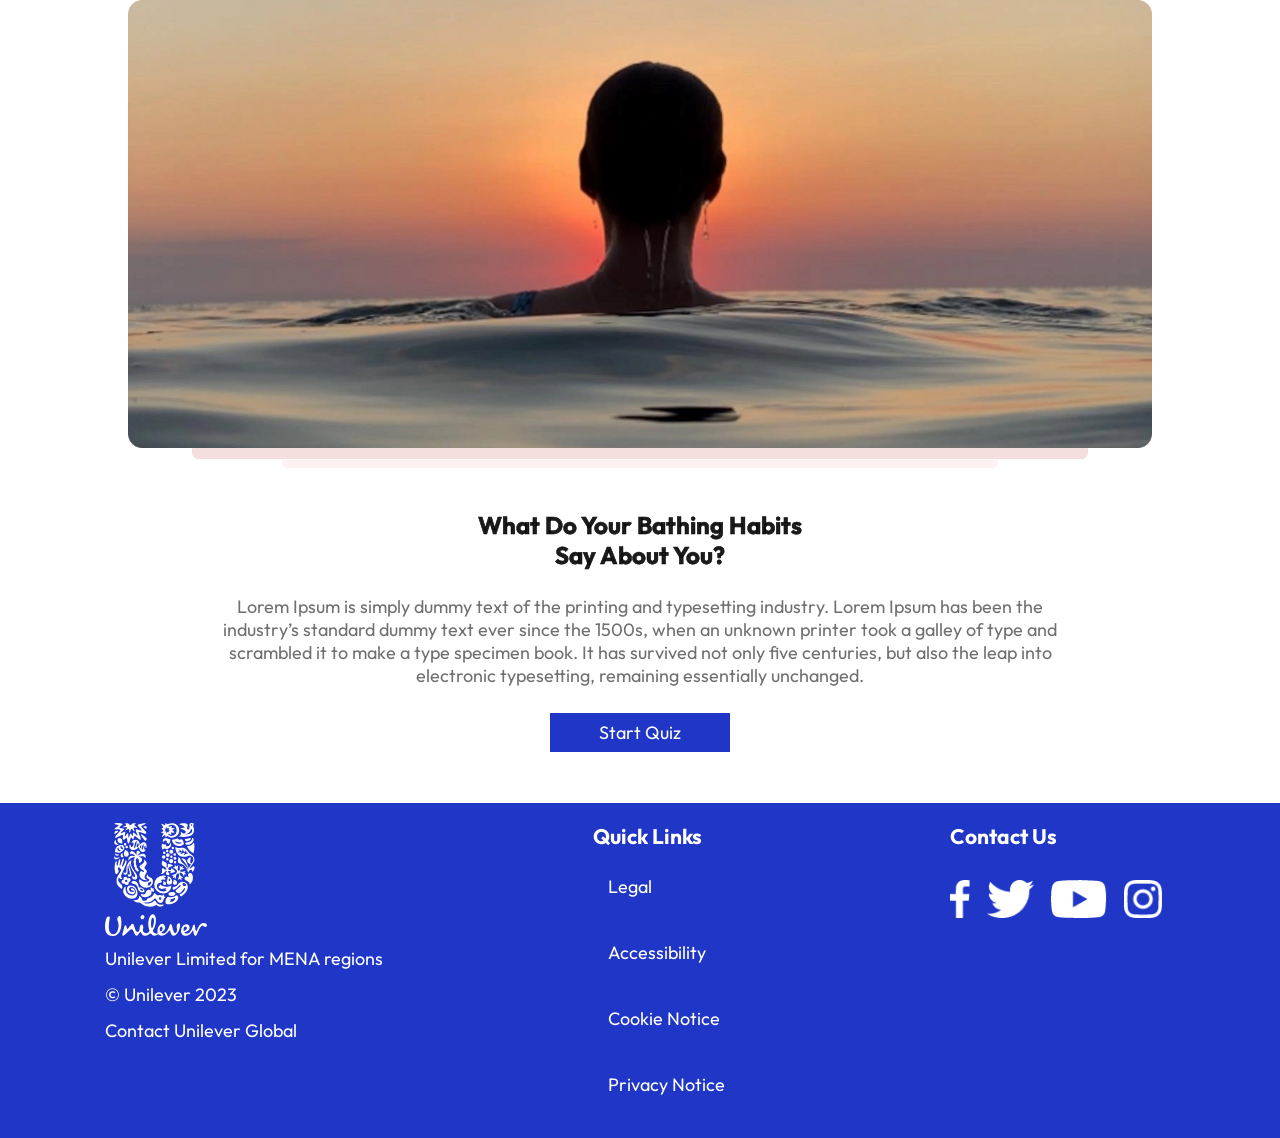
==== commit f242f889: "edit-mobile" ====
--- a/index.html
+++ b/index.html
@@ -31,7 +31,7 @@
 </div>
     <!-- start page2 -->
 
-<div class=" when-you-wish-all display ">
+<div class="when-you-wish-all display ">
 <div class="when-you-wish banner-sec ">
     <div class="gradient-bg">
         <h1>When you wash, what is the reason?</h1>
@@ -260,7 +260,7 @@
             </div>
 
         </div>
-        <div class="explore-more">
+        <div class="explore-more slider-desktop">
             <h3>Explore more products</h3>
             <div class="border-underlined"></div>
             <div class="slider-explore">
@@ -298,6 +298,52 @@
             </div>
             <div class="view-more"><a href="#">View More</a></div>
         </div>
+        <!-- mob -->
+        <section class="">
+            <div class="slides-container" id="slides-container">
+                <div class="explore-more  slider-mobile">
+                    <h3>Explore more products</h3>
+                    <div class="border-underlined"></div>
+                    <div class="slider-explore slides-container" id="slides-container">
+                        <!-- <div class="img-prev">
+                        <img src="images/Group 24/Group 24.png" alt="">
+                        </div> -->
+                       
+                <aside class="slide" style=" margin-left: 100%;">
+                    <div class="slider-explore-img">
+                    <img src="images/31029337-hellmanns-pack/31029337-hellmanns-pack.png" alt="">
+                    </div>
+                    <div class="slider-explore-btn"><button>Buy it now</button></div>
+                </aside>
+                <aside class="slide">
+                    <div class="slider-explore-img">
+                        <img src="images/8901030827259.01-2395286-png.png.ulenscale.507x507/8901030827259.01-2395286-png.png.ulenscale.507x507.png" alt="">
+                        </div>
+                        <div class="slider-explore-btn"><button>Buy it now</button></div>
+                </aside>
+                <aside class="slide">
+                    <div class="slider-explore-img">
+                        <img src="images/42512323-500g-malt-jar.png.rendition.767.767/42512323-500g-malt-jar.png.rendition.767.767.png" alt="">
+                        </div>
+                        <div class="slider-explore-btn"><button>Buy it now</button></div>
+                </aside>
+                <aside class="slide">
+                    <div class="slider-explore-img">
+                        <img src="images/fruit_n_nut2_thumbnails_product-1862845-png.png.ulenscale.290x290/fruit_n_nut2_thumbnails_product-1862845-png.png.ulenscale.290x290.png" alt="">
+                        </div>
+                        <div class="slider-explore-btn"><button>Buy it now</button></div>
+                    </div>
+            </ul>
+            <div class="img-next">
+                <img src="images/Group 25/Group 25.png" alt="">
+                </div>
+    
+            </div>
+            <!-- <div class="view-more"><a href="#">View More</a></div> -->
+        </div>
+            <div class="view-more slider-mobile" style="text-align: center;"><a href="#" >View More</a></div>
+
+          </section>
         </div>
       
 
--- a/style.css
+++ b/style.css
@@ -1,7 +1,6 @@
 *{
     margin: 0;
     box-sizing: border-box;
-    /* color: white; */
     text-decoration: none;
     font-family: 'Outfit', sans-serif;
 }
@@ -9,11 +8,7 @@
     width: 100%;
     list-style-type: none;
     padding: 5px;
-    /* color:white; */
     padding-left: 0px ;
-
-    /* text-align: center; */
-    /* margin: auto; */
 }
 li a {
     color: white;
@@ -22,17 +17,16 @@
     width:100%;
     margin: auto;
     text-align: center;
-    margin-top: 5vw;
+    /* margin-top: 5vw; */
 }
 .banner-sec-img{
     text-align: center;
-    /* position: relative; */
 }
 .banner-sec-img img{
-    width: 80%;
-    height: 35vw;
-
-
+    width: 100%;
+    scale: 1.02;
+
+    /* height: 35vw; */
 }
 .banner-sec-bg1{
     background-color: #F5DEDE;
@@ -42,11 +36,8 @@
     border-radius: 0px 0px 6px 6px;
    margin: auto;
    text-align: center;
-   /* padding-top: -5px; */
    margin-top: -5px;
-
     z-index: 150;
-    
 }
 
 .banner-sec-bg2{
@@ -58,8 +49,6 @@
    margin: auto;
    text-align: center;
    margin-top: .9vw;
-
-    
 }
 
 /* bathing-habits */
@@ -79,7 +68,6 @@
 }
 .bathing-habits p{
     font-size: 16px;
-    /* text-align: center; */
     width:95%;   
     margin: auto;
     text-align: center;
@@ -100,8 +88,8 @@
     color: white;
     border: 1px solid #1F36C7;
     font-size: 16px;
-    padding: 5px;
-    width: 30%;
+    padding: 10px;
+    /* width: 50%; */
 }
 .start-quiz button:hover,.slider-explore-btn button:hover,.get-the-product-now button:hover{
     cursor: pointer;
@@ -113,6 +101,8 @@
     background-color: #554B7E;
     border: 1px solid #554B7E;
     width: 40%;
+    margin-top: 5vw;
+    margin-bottom: 3vw;
 }
 .get-the-product-now button:hover{
     color: #554B7E;
@@ -142,10 +132,7 @@
     padding-top: 17.5vw;
     padding-bottom: 17.5vw;
     vertical-align: baseline;
-
-}
-
-
+}
 
 /* progress bar */
 .progress-bar-sec{
@@ -203,7 +190,6 @@
     display: inline-block;
     width: 10%;
     color: #5FAC42;
-    /* padding-left: 1.5vw; */
     text-align: end;
     font-size: 12px;
     margin-left: 3px;
@@ -218,7 +204,6 @@
     display: flex;
     justify-content: center;
     flex-wrap: wrap;
-    /* text-align: center; */
     margin: auto;
 }
 
@@ -228,7 +213,6 @@
     margin: .5vw;
     color: #707070;
     border: 1px solid #E2E2E2;
-    /* text-align: center; */
 }
 
 .choices li{
@@ -237,10 +221,6 @@
     height: 4vw;
     width: 90%;
     padding-left: 0vw;
-   
-    /* color: #707070; */
-
-    /* margin:0; */
     vertical-align: baseline;
 }
 
@@ -275,19 +255,14 @@
     justify-content: center;
 }
 .choices-custom div{
-    /* width: 25%; */
     width: 45%;
-    /* height: 150px; */
-    text-align: center;
-    /* padding: 75px; */
+    text-align: center;
     display: flex;
     justify-content: center;
     align-content: center;
-    /* vertical-align: middle; */
 }
 .choices-custom div img{
     width: 50%;
-    /* margin: auto; */
     max-height: 60px;
     text-align: center;
 }
@@ -297,12 +272,11 @@
     margin: auto;
 }
 .slider-recommended{
-    width: 80%;
+    width: 100%;
     display: flex;
     margin: auto;
     justify-content: center;
     align-items: center;
-
 }
 
 .recommended-prev,.recommended-next{
@@ -312,7 +286,7 @@
 }
 .recommended-middle{
     margin-top: 2vw;
-    width: 60%;
+    width: 100%;
 }
 .recommended-middle img{
     width: 100%;
@@ -341,50 +315,55 @@
     border: 1px solid #E51F1F;
 }
 .explore-more{
-    width: 100%;
+    /* width: 100%; */
     margin: auto;
     text-align: center;
 }
 .explore-more h3{
-    margin-bottom: 1.5vw;
-
+    margin-bottom: 4.5vw;
 }
 .border-underlined{
     width: 6%;
     height: 3px;
     background-color: #1F36C7;
     margin: auto;
-    margin-bottom: 1.5vw;
+    margin-bottom: 4.5vw;
 }
 .slider-explore{
     width: 70%;
     display: flex;
+    /* flex-direction: column; */
+    justify-content: center;
+    text-align: center;
+    margin: auto;
+}
+.slider-explore aside{
+    width: 100%;
+    height: 220px;
+    display: flex;
     flex-direction: column;
     justify-content: center;
     text-align: center;
-    margin: auto;
-}
-.slider-explore aside{
-    width: 100%;
-    /* display: flex; */
-    flex-direction: column;
-    justify-content: center;
-    text-align: center;
     align-items: flex-end;
-    border: 1px solid #E2E2E2;
-    margin: .5vw;
-    padding: 1vw;
+    border: 1px solid #1F36C7;
+    margin: 1.5vw;
+    padding-top: 4vw;
     background: #FFFFFF 0% 0% no-repeat padding-box;
 
 }
 .view-more{
-    margin: 2vw;
-    margin-bottom:4vw ;
+    margin: 4vw;
+    margin-bottom:7vw ;
 }
 .view-more a{
     color: #707070;
     text-decoration: underline;
-    /* margin: 2vw; */
+}
+.slider-explore-img{
+    width: 100%;
+}
+.slider-explore-img img{
+    width: 50%;
 }
 .img-prev ,.img-next {
     display: none;
@@ -407,17 +386,19 @@
     display: none;
 }
 /* footer */
-
+.logo-sec{
+    display: flex;
+    justify-content: space-between;
+    border-bottom: 1px solid white;
+  }
 .logo-sec p{
     line-height: 2;
 }
 footer ul{
-
-    /* padding: 10px; */
     padding-left: 0px ;
+    line-height: 2;
 }
 footer{
-
     width: 100%;
     margin: auto;
     background-color: #1F36C7;
@@ -425,29 +406,66 @@
 }
 footer div{
     font-size: 16px;
-
-    padding: 15px;
-    text-align: center;
+    padding: 20px;
 }
 footer h3{
     margin-bottom: 5px;
 }
 
 .contact-us img{
-    /* width: 40px; */
-    height: 5vw;
-    /* padding: 8px; */
+    height: 9vw;
     padding-top: 2vw;
     padding-right: 1vw;
 }
 .footer-logo{
-    /* height: 120px; */
-    width: 8vw;
+    width: 20%;
 }
 .empty-space{
     display: none;
 }
+.slider-desktop{
+    display: none;
+}
+.slider-wrapper {
+  margin: 1rem;
+  position: relative;
+  overflow: hidden;
+}
+
+.slides-container {
+  /* height: calc(100vh - 2rem); */
+  width: 100%;
+  display: flex;
+  overflow: scroll;
+  scroll-behavior: smooth;
+  list-style: none;
+  margin: 0;
+  padding: 0;
+}
+
+.slide {
+  width: 100%;
+  /* height: 100%; */
+  flex: 0 0 45%;
+}
+
+
+.slides-container {
+    scrollbar-width: none; /* Firefox */
+    -ms-overflow-style: none;  /* Internet Explorer 10+ */
+}
+/* WebKit */
+.slides-container::-webkit-scrollbar { 
+    width: 0;
+    height: 0;
+}
 @media only screen and (min-width: 768px) {
+    .slider-desktop{
+        display: block;
+    }
+    .slider-mobile{
+        display: none;
+    }
     .bathing-habits{
         width: 70%;   
     }
@@ -456,11 +474,15 @@
         font-size: 24px;
         font-weight:bolder;
         -webkit-text-stroke: black .5px;
-
     }
     .bathing-habits p{
         width:95%;   
         font-size: 18px;
+    }
+    .banner-sec-img img{
+        width: 80%;
+        height: 35vw;
+        scale: 1;
     }
     .get-up-and-go{
         width: 80%;
@@ -481,7 +503,6 @@
         margin-bottom: .5vw;
     }
     .get-the-product-now button{
-        /* width: 17%; */
         padding: 12px;
     }
     
@@ -500,7 +521,6 @@
 .choices aside{
     width: 45%;
     height: 7vw;
-
 }
 
 .choices li{
@@ -509,14 +529,29 @@
 
 footer{
     display: flex;
-
     justify-content: space-around;
-
 }
 footer div{
     text-align: justify;
     font-size: 18px;
-
+}
+.logo-sec{
+    display: block;
+    border-bottom: none;
+  }
+  .footer-logo{
+    width: 8vw;
+}
+.contact-us img{
+    height: 5vw;
+
+}
+.slider-recommended{
+    width: 80%;
+}
+.recommended-middle{
+    margin-top: 2vw;
+    width: 60%;
 }
 li{
     padding: 15px;
@@ -531,10 +566,6 @@
     padding: 5px;
 }
 
-
-.explore-more h3{
-    /* border-bottom:3px solid #1F36C7; */
-}
 .slider-explore{
     width: 90%;
     display: flex;
@@ -546,14 +577,9 @@
 .slider-explore aside{
     width: 20%;
     padding: .5vw;
-}
-.slider-explore-img{
-    width: 100%;
-    /* margin: .5px; */
-}
-.slider-explore-img img{
-    width: 70%;
-}
+    border: 1px solid #E2E2E2;
+}
+
 .img-prev ,.img-next {
     align-self: center;
     width: 10%;
